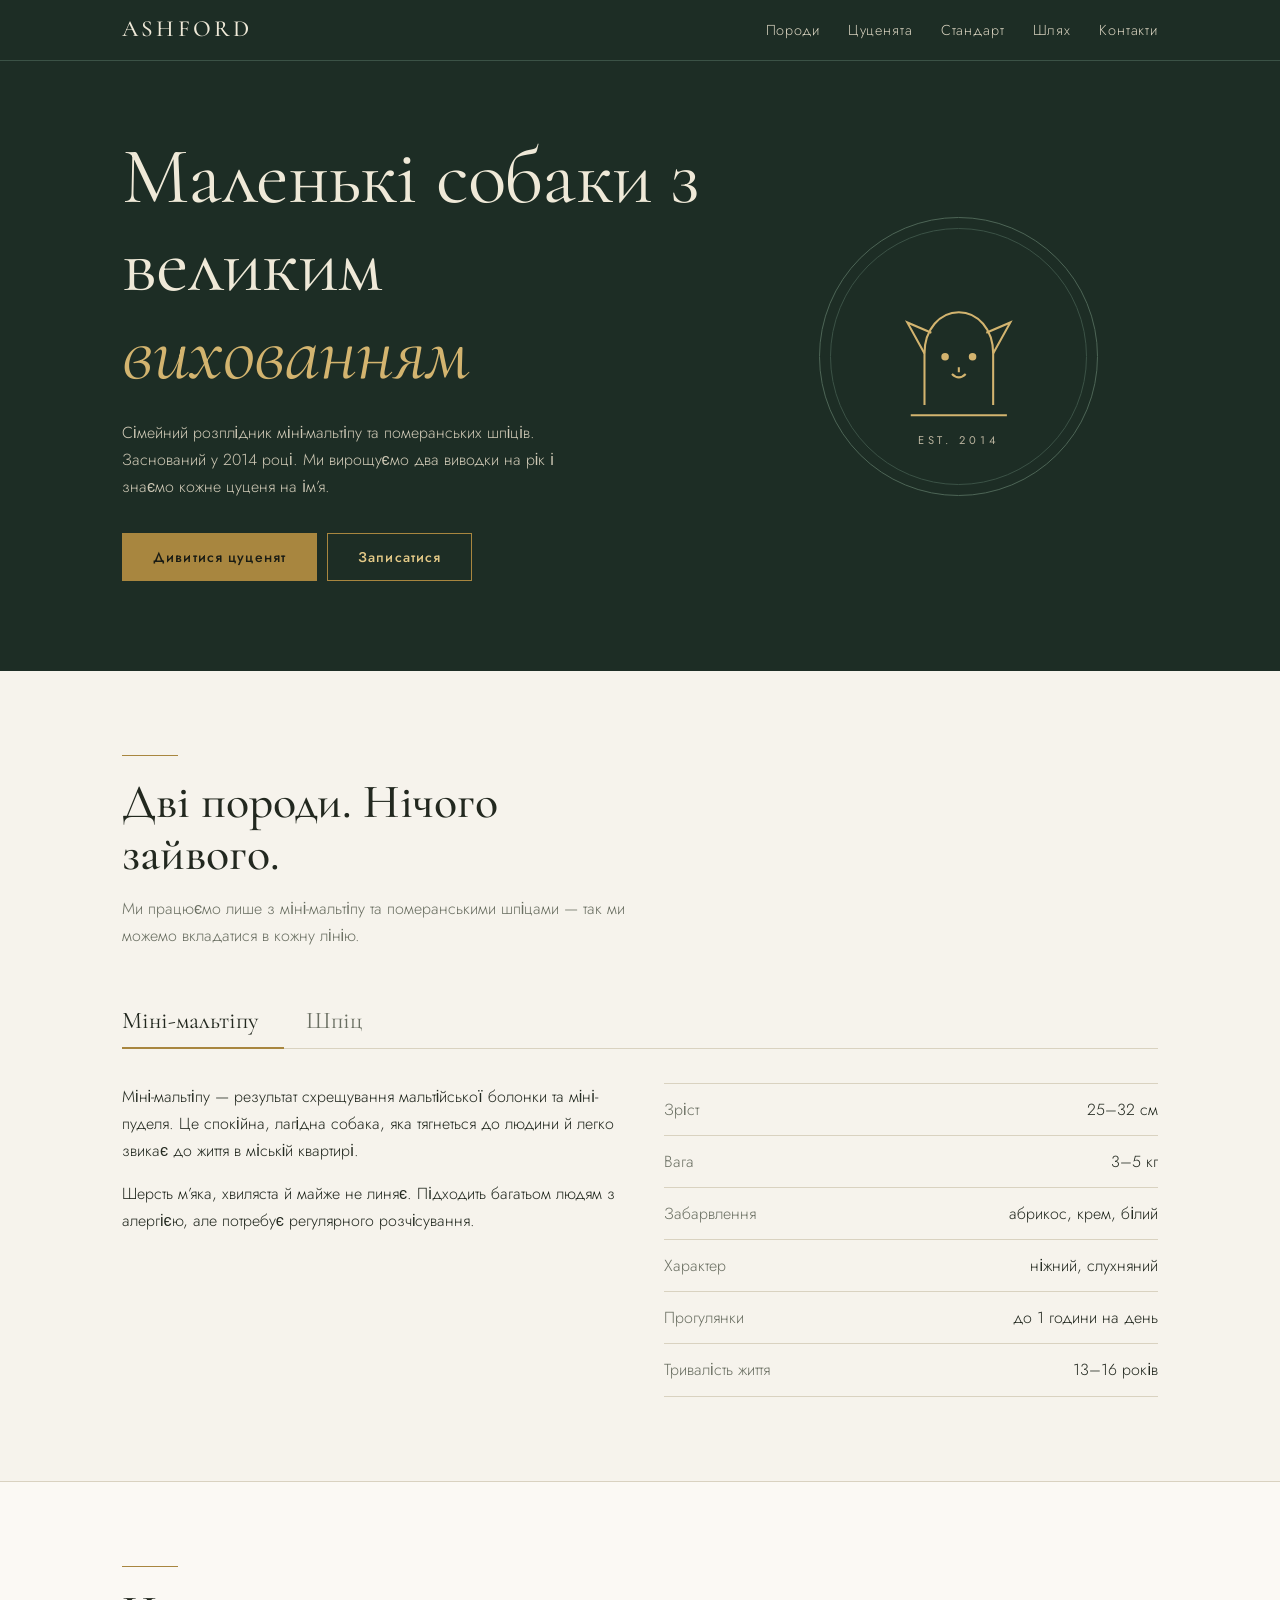
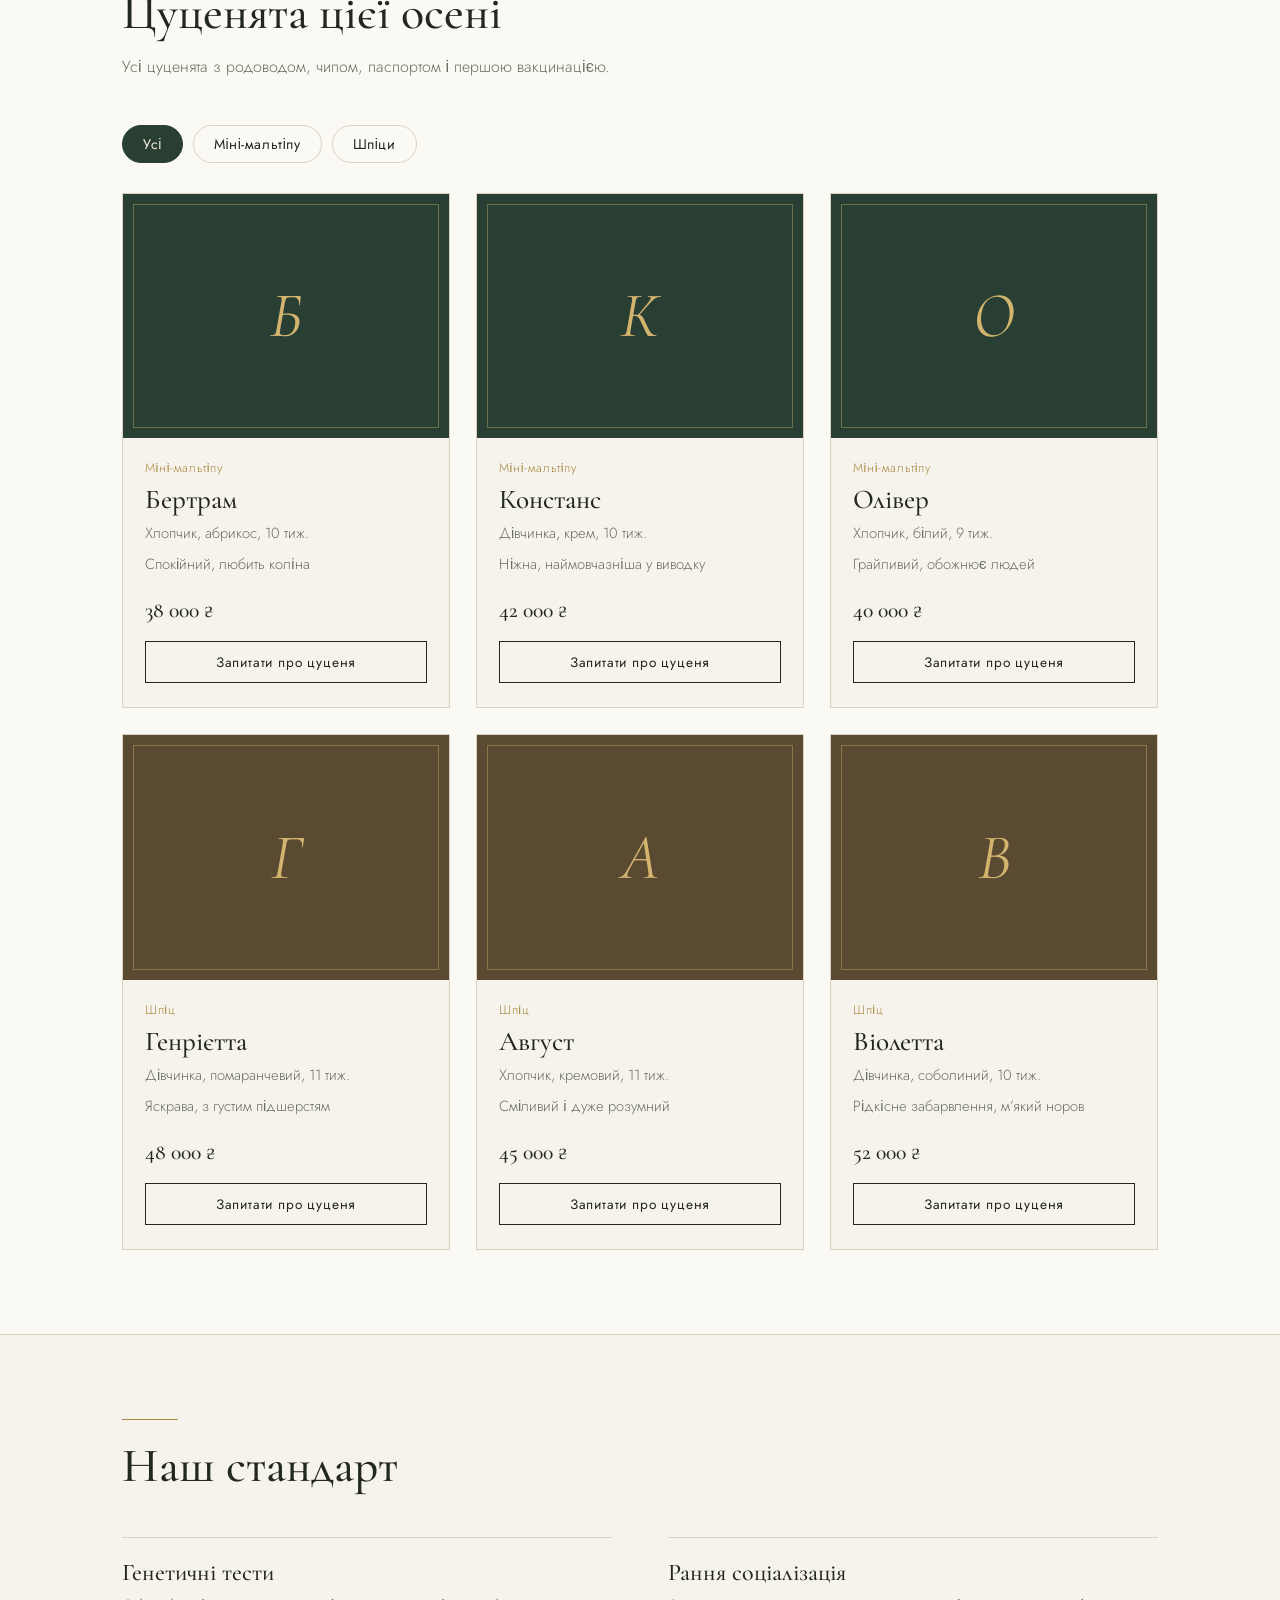
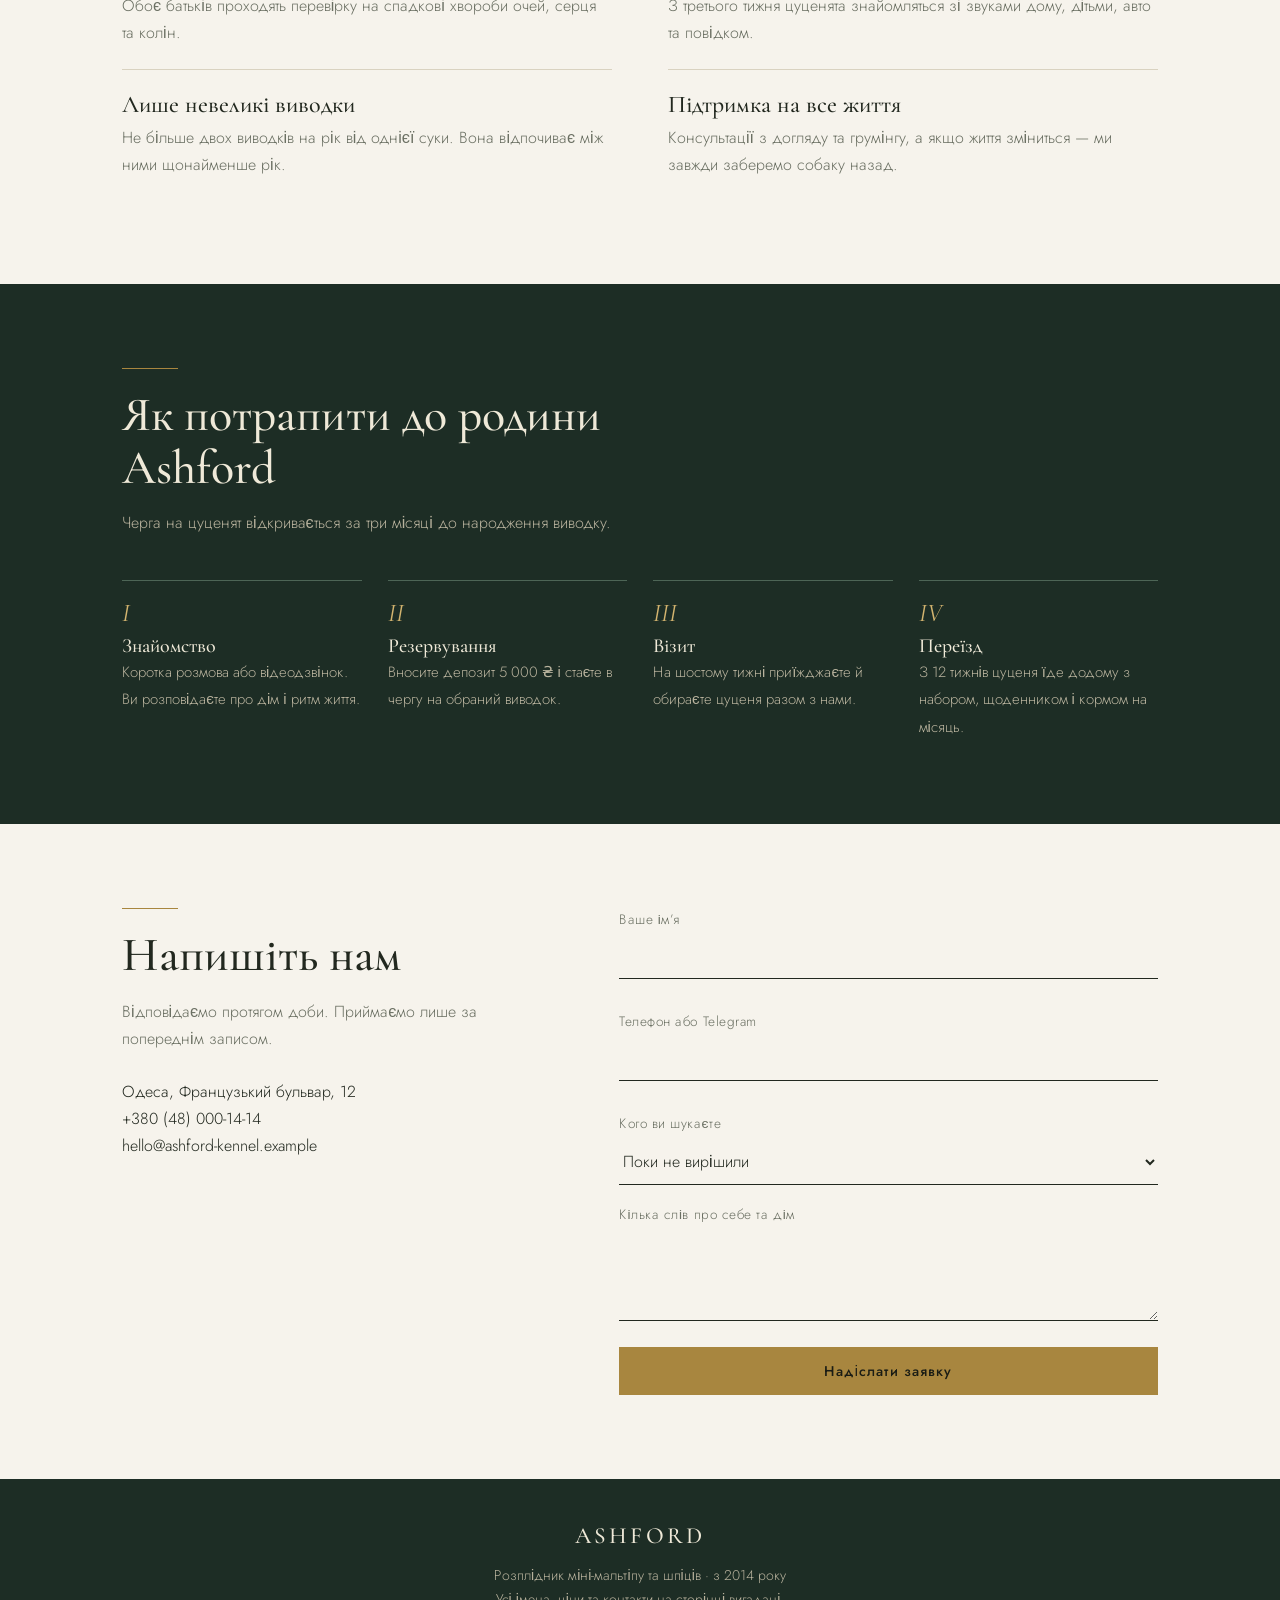
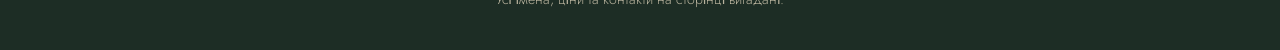
==== main.html @ b066f2e3 "first commit" ====
<!DOCTYPE html>
<html lang="uk">
<head>
<meta charset="utf-8">
<meta name="viewport" content="width=device-width, initial-scale=1, viewport-fit=cover">
<title>Ashford — розплідник міні-мальтіпу та шпіців</title>
<link rel="preconnect" href="https://fonts.googleapis.com">
<link href="https://fonts.googleapis.com/css2?family=Cormorant+Garamond:ital,wght@0,400;0,500;0,600;1,400&family=Jost:wght@300;400;500&display=swap&subset=cyrillic" rel="stylesheet">
<link rel="stylesheet" href="style.css">
</head>
<body>
<header>
  <div class="wrap bar">
    <a class="logo" href="#top">ASHFORD</a>
    <button class="burger" aria-label="Меню" aria-expanded="false"><span></span><span></span><span></span></button>
    <nav id="nav">
      <a href="#breeds">Породи</a><a href="#dogs">Цуценята</a><a href="#standard">Стандарт</a><a href="#path">Шлях</a><a href="#contact">Контакти</a>
    </nav>
  </div>
</header>

<main id="top">
<div class="hero">
  <div class="wrap">
    <div>
      <h1>Маленькі собаки з великим <i>вихованням</i></h1>
      <p>Сімейний розплідник міні-мальтіпу та померанських шпіців. Заснований у 2014 році. Ми вирощуємо два виводки на рік і знаємо кожне цуценя на ім’я.</p>
      <a class="btn" href="#dogs">Дивитися цуценят</a><a class="btn ghost" href="#contact">Записатися</a>
    </div>
    <div class="crest">
      <svg viewBox="0 0 100 100" fill="none" stroke="#d3b46f" stroke-width="1.2" aria-hidden="true">
        <path d="M30 78V48c0-14 9-24 20-24s20 10 20 24v30"/>
        <path d="M30 48 20 30l14 6M70 48l10-18-14 6"/>
        <circle cx="42" cy="50" r="1.6" fill="#d3b46f"/><circle cx="58" cy="50" r="1.6" fill="#d3b46f"/>
        <path d="M46 60q4 4 8 0M50 56v3"/>
        <path d="M22 84h56" />
      </svg>
      <small>EST. 2014</small>
    </div>
  </div>
</div>

<section id="breeds">
  <div class="wrap">
    <div class="head"><div class="rule"></div><h2>Дві породи. Нічого зайвого.</h2><p>Ми працюємо лише з міні-мальтіпу та померанськими шпіцами — так ми можемо вкладатися в кожну лінію.</p></div>
    <div class="tabs" role="tablist">
      <button class="tab" role="tab" aria-selected="true" data-b="mal">Міні-мальтіпу</button>
      <button class="tab" role="tab" aria-selected="false" data-b="spz">Шпіц</button>
    </div>
    <div class="breed" id="breedBox"></div>
  </div>
</section>

<section id="dogs" class="dogs-bg">
  <div class="wrap">
    <div class="head"><div class="rule"></div><h2>Цуценята цієї осені</h2><p>Усі цуценята з родоводом, чипом, паспортом і першою вакцинацією.</p></div>
    <div class="filters" id="filters">
      <button class="chip" aria-pressed="true" data-f="all">Усі</button>
      <button class="chip" aria-pressed="false" data-f="mal">Міні-мальтіпу</button>
      <button class="chip" aria-pressed="false" data-f="spz">Шпіци</button>
    </div>
    <div class="grid" id="grid"></div>
  </div>
</section>

<section id="standard">
  <div class="wrap">
    <div class="head"><div class="rule"></div><h2>Наш стандарт</h2></div>
    <div class="pro">
      <div><h3>Генетичні тести</h3><p>Обоє батьків проходять перевірку на спадкові хвороби очей, серця та колін.</p></div>
      <div><h3>Рання соціалізація</h3><p>З третього тижня цуценята знайомляться зі звуками дому, дітьми, авто та повідком.</p></div>
      <div><h3>Лише невеликі виводки</h3><p>Не більше двох виводків на рік від однієї суки. Вона відпочиває між ними щонайменше рік.</p></div>
      <div><h3>Підтримка на все життя</h3><p>Консультації з догляду та грумінгу, а якщо життя зміниться — ми завжди заберемо собаку назад.</p></div>
    </div>
  </div>
</section>

<section id="path" class="steps">
  <div class="wrap">
    <div class="head"><div class="rule"></div><h2>Як потрапити до родини Ashford</h2><p>Черга на цуценят відкривається за три місяці до народження виводку.</p></div>
    <ol class="tl">
      <li><b>Знайомство</b><span>Коротка розмова або відеодзвінок. Ви розповідаєте про дім і ритм життя.</span></li>
      <li><b>Резервування</b><span>Вносите депозит 5 000 ₴ і стаєте в чергу на обраний виводок.</span></li>
      <li><b>Візит</b><span>На шостому тижні приїжджаєте й обираєте цуценя разом з нами.</span></li>
      <li><b>Переїзд</b><span>З 12 тижнів цуценя їде додому з набором, щоденником і кормом на місяць.</span></li>
    </ol>
  </div>
</section>

<section id="contact">
  <div class="wrap contact">
    <div>
      <div class="rule"></div>
      <h2 style="font-size:clamp(2rem,4.5vw,3rem)">Напишіть нам</h2>
      <p style="color:var(--muted);margin:16px 0 26px">Відповідаємо протягом доби. Приймаємо лише за попереднім записом.</p>
      <p style="margin:0">Одеса, Французький бульвар, 12<br>+380 (48) 000-14-14<br>hello@ashford-kennel.example</p>
    </div>
    <div>
      <form id="form" novalidate>
        <div><label for="n">Ваше ім’я</label><input id="n" autocomplete="name"><div class="err" id="en"></div></div>
        <div><label for="p">Телефон або Telegram</label><input id="p" autocomplete="tel"><div class="err" id="ep"></div></div>
        <div><label for="s">Кого ви шукаєте</label>
          <select id="s"><option value="">Поки не вирішили</option><option>Міні-мальтіпу</option><option>Померанський шпіц</option></select></div>
        <div><label for="m">Кілька слів про себе та дім</label><textarea id="m" rows="3"></textarea></div>
        <button class="btn" type="submit">Надіслати заявку</button>
      </form>
      <div class="ok" id="ok"></div>
    </div>
  </div>
</section>
</main>

<footer>
  <div class="wrap"><a class="logo" href="#top">ASHFORD</a>Розплідник міні-мальтіпу та шпіців · з 2014 року<br>Усі імена, ціни та контакти на сторінці вигадані.</div>
</footer>

<script src="script.js"></script>
</body>
</html>
---- style.css ----
:root{
  --green:#1d2d25; --green2:#2a3f34; --ivory:#f6f3ec; --paper:#fbf9f4; --ink:#22281f;
  --brass:#a8863f; --line:#d9d2c0; --muted:#6a6f62;
  --serif:"Cormorant Garamond",Georgia,"Times New Roman",serif;
  --sans:"Jost","Helvetica Neue",Arial,sans-serif;
  box-sizing:border-box;padding-top:env(safe-area-inset-top,0px);padding-bottom:env(safe-area-inset-bottom,0px);
}
@media (prefers-color-scheme:dark){
  :root:not([data-theme="light"]){--ivory:#18211c;--paper:#1d2822;--ink:#ece6d6;--line:#34443b;--muted:#a3a893;--brass:#c4a25a}
}
html{scroll-behavior:smooth;scroll-padding-top:70px}
*{box-sizing:border-box}
body{margin:0;background:var(--ivory);color:var(--ink);font-family:var(--sans);font-weight:300;font-size:16px;line-height:1.7}
h1,h2,h3{font-family:var(--serif);font-weight:500;line-height:1.1;margin:0}
a{color:inherit}
:focus-visible{outline:2px solid var(--brass);outline-offset:3px}
.wrap{max-width:1080px;margin:0 auto;padding:0 22px}

/* header */
header{position:sticky;top:0;z-index:20;background:var(--green);color:#efe9d8;border-bottom:1px solid #3b5246}
.bar{display:flex;align-items:center;justify-content:space-between;height:60px}
.logo{font-family:var(--serif);font-size:1.45rem;letter-spacing:.14em;text-decoration:none;font-weight:500}
nav a{margin-left:28px;text-decoration:none;font-size:.9rem;letter-spacing:.06em;color:#d8d2bf}
nav a:hover{color:#fff}
.burger{display:none;background:none;border:0;color:inherit;width:44px;height:44px;cursor:pointer}
.burger span{display:block;width:22px;height:1px;background:currentColor;margin:6px auto;transition:.25s}

/* hero */
.hero{background:var(--green);color:#efe9d8;padding:72px 0 90px;position:relative;overflow:hidden}
.hero .wrap{display:grid;grid-template-columns:1.2fr .8fr;gap:40px;align-items:center}
.hero h1{font-size:clamp(2.6rem,7vw,5rem);font-weight:400;letter-spacing:-.01em}
.hero h1 i{color:#d3b46f}
.hero p{max-width:30em;color:#cfc9b6;margin:22px 0 32px}
.btn{display:inline-block;border:1px solid var(--brass);background:var(--brass);color:#1a1c14;padding:13px 30px;font:500 .88rem var(--sans);letter-spacing:.08em;text-decoration:none;cursor:pointer;transition:.2s}
.btn:hover{background:transparent;color:#e3c987}
.btn.ghost{background:transparent;color:#e3c987;margin-left:10px}
.btn.ghost:hover{background:var(--brass);color:#1a1c14}
.crest{justify-self:center;width:min(300px,70%);aspect-ratio:1;border:1px solid #4d6556;border-radius:50%;display:grid;place-items:center;position:relative}
.crest::before{content:"";position:absolute;inset:10px;border:1px solid #3b5246;border-radius:50%}
.crest svg{width:62%}
.crest small{position:absolute;bottom:17%;font:400 .7rem var(--sans);letter-spacing:.35em;color:#b8b29d}

/* sections */
section{padding:84px 0}
.head{max-width:34em;margin-bottom:44px}
.head h2{font-size:clamp(2rem,4.5vw,3rem)}
.head p{color:var(--muted);margin:14px 0 0}
.rule{width:56px;height:1px;background:var(--brass);margin:0 0 20px}

/* breeds */
.tabs{display:flex;gap:0;border-bottom:1px solid var(--line);margin-bottom:34px}
.tab{background:none;border:0;border-bottom:2px solid transparent;margin-bottom:-1px;padding:12px 26px 12px 0;margin-right:22px;font:400 1.5rem var(--serif);color:var(--muted);cursor:pointer}
.tab[aria-selected=true]{color:var(--ink);border-color:var(--brass)}
.breed{display:grid;grid-template-columns:1fr 1fr;gap:48px}
.breed p{margin:0 0 16px}
.facts{margin:0;padding:0;list-style:none;border-top:1px solid var(--line)}
.facts li{display:flex;justify-content:space-between;gap:16px;padding:12px 0;border-bottom:1px solid var(--line)}
.facts span:first-child{color:var(--muted)}
.facts span:last-child{text-align:right}

/* dogs */
.dogs-bg{background:var(--paper);border-top:1px solid var(--line);border-bottom:1px solid var(--line)}
.filters{display:flex;gap:10px;flex-wrap:wrap;margin-bottom:30px}
.chip{border:1px solid var(--line);background:transparent;color:var(--ink);padding:8px 20px;font:400 .88rem var(--sans);letter-spacing:.04em;cursor:pointer;border-radius:30px}
.chip[aria-pressed=true]{background:var(--green2);border-color:var(--green2);color:#efe9d8}
.grid{display:grid;grid-template-columns:repeat(3,1fr);gap:26px}
.card{background:var(--ivory);border:1px solid var(--line);display:flex;flex-direction:column}
.portrait{aspect-ratio:4/3;display:grid;place-items:center;background:var(--green2);color:#d3b46f;font:italic 400 4rem var(--serif);position:relative}
.portrait.sp{background:#5b4a32}
.portrait::after{content:"";position:absolute;inset:10px;border:1px solid rgba(211,180,111,.4)}
.card .in{padding:20px 22px 24px;display:flex;flex-direction:column;gap:6px;flex:1}
.card h3{font-size:1.7rem}
.card .sub{color:var(--muted);font-size:.92rem}
.card .price{font:500 1.35rem var(--serif);margin-top:auto;padding-top:14px}
.card button{margin-top:12px;background:none;border:1px solid var(--ink);color:var(--ink);padding:10px;font:400 .85rem var(--sans);letter-spacing:.06em;cursor:pointer;transition:.2s}
.card button:hover{background:var(--ink);color:var(--ivory)}
.tag{font-size:.78rem;color:var(--brass);letter-spacing:.05em}

/* standard */
.pro{display:grid;grid-template-columns:repeat(2,1fr);gap:0 56px}
.pro div{padding:22px 0;border-top:1px solid var(--line)}
.pro h3{font-size:1.5rem;margin-bottom:6px}
.pro p{margin:0;color:var(--muted)}

/* steps */
.steps{background:var(--green);color:#efe9d8}
.steps .head p{color:#b8b29d}
ol.tl{list-style:none;margin:0;padding:0;display:grid;grid-template-columns:repeat(4,1fr);gap:26px;counter-reset:s}
ol.tl li{counter-increment:s;border-top:1px solid #4d6556;padding-top:16px}
ol.tl li::before{content:counter(s,upper-roman);font:italic 1.6rem var(--serif);color:#d3b46f;display:block;margin-bottom:6px}
ol.tl b{font:500 1.25rem var(--serif);display:block}
ol.tl span{color:#b8b29d;font-size:.93rem}

/* form */
.contact{display:grid;grid-template-columns:.9fr 1.1fr;gap:56px}
form{display:grid;gap:18px}
label{font-size:.85rem;color:var(--muted);letter-spacing:.04em;display:block;margin-bottom:4px}
input,select,textarea{width:100%;background:transparent;border:0;border-bottom:1px solid var(--ink);padding:10px 0;font:300 1rem var(--sans);color:var(--ink);border-radius:0}
input:focus,select:focus,textarea:focus{outline:0;border-color:var(--brass)}
select option{color:#222}
.ok{display:none;border:1px solid var(--brass);padding:22px;font:italic 1.3rem var(--serif)}
.err{color:#a3402f;font-size:.82rem;min-height:1em}
footer{background:var(--green);color:#b8b29d;padding:38px 0;font-size:.88rem;text-align:center}
footer .logo{display:block;color:#efe9d8;margin-bottom:8px}

/* mobile */
@media(max-width:820px){
  .burger{display:block}
  nav{position:absolute;top:60px;left:0;right:0;background:var(--green);border-bottom:1px solid #3b5246;display:none;flex-direction:column;padding:8px 22px 20px}
  nav.open{display:flex}
  nav a{margin:0;padding:14px 0;border-bottom:1px solid #35493d}
  .burger.open span:nth-child(1){transform:translateY(7px) rotate(45deg)}
  .burger.open span:nth-child(2){opacity:0}
  .burger.open span:nth-child(3){transform:translateY(-7px) rotate(-45deg)}
  .hero{padding:48px 0 60px}.hero .wrap{grid-template-columns:1fr}
  .crest{order:-1;width:150px}.crest small{display:none}
  .btn.ghost{margin:12px 0 0}
  section{padding:56px 0}
  .breed,.contact,.pro{grid-template-columns:1fr;gap:26px}
  .grid{grid-template-columns:1fr}
  ol.tl{grid-template-columns:1fr 1fr;gap:22px}
  .tab{font-size:1.25rem;margin-right:6px}
}
@media(min-width:821px) and (max-width:980px){.grid{grid-template-columns:repeat(2,1fr)}}
@media(prefers-reduced-motion:reduce){*{transition:none!important;scroll-behavior:auto!important}}
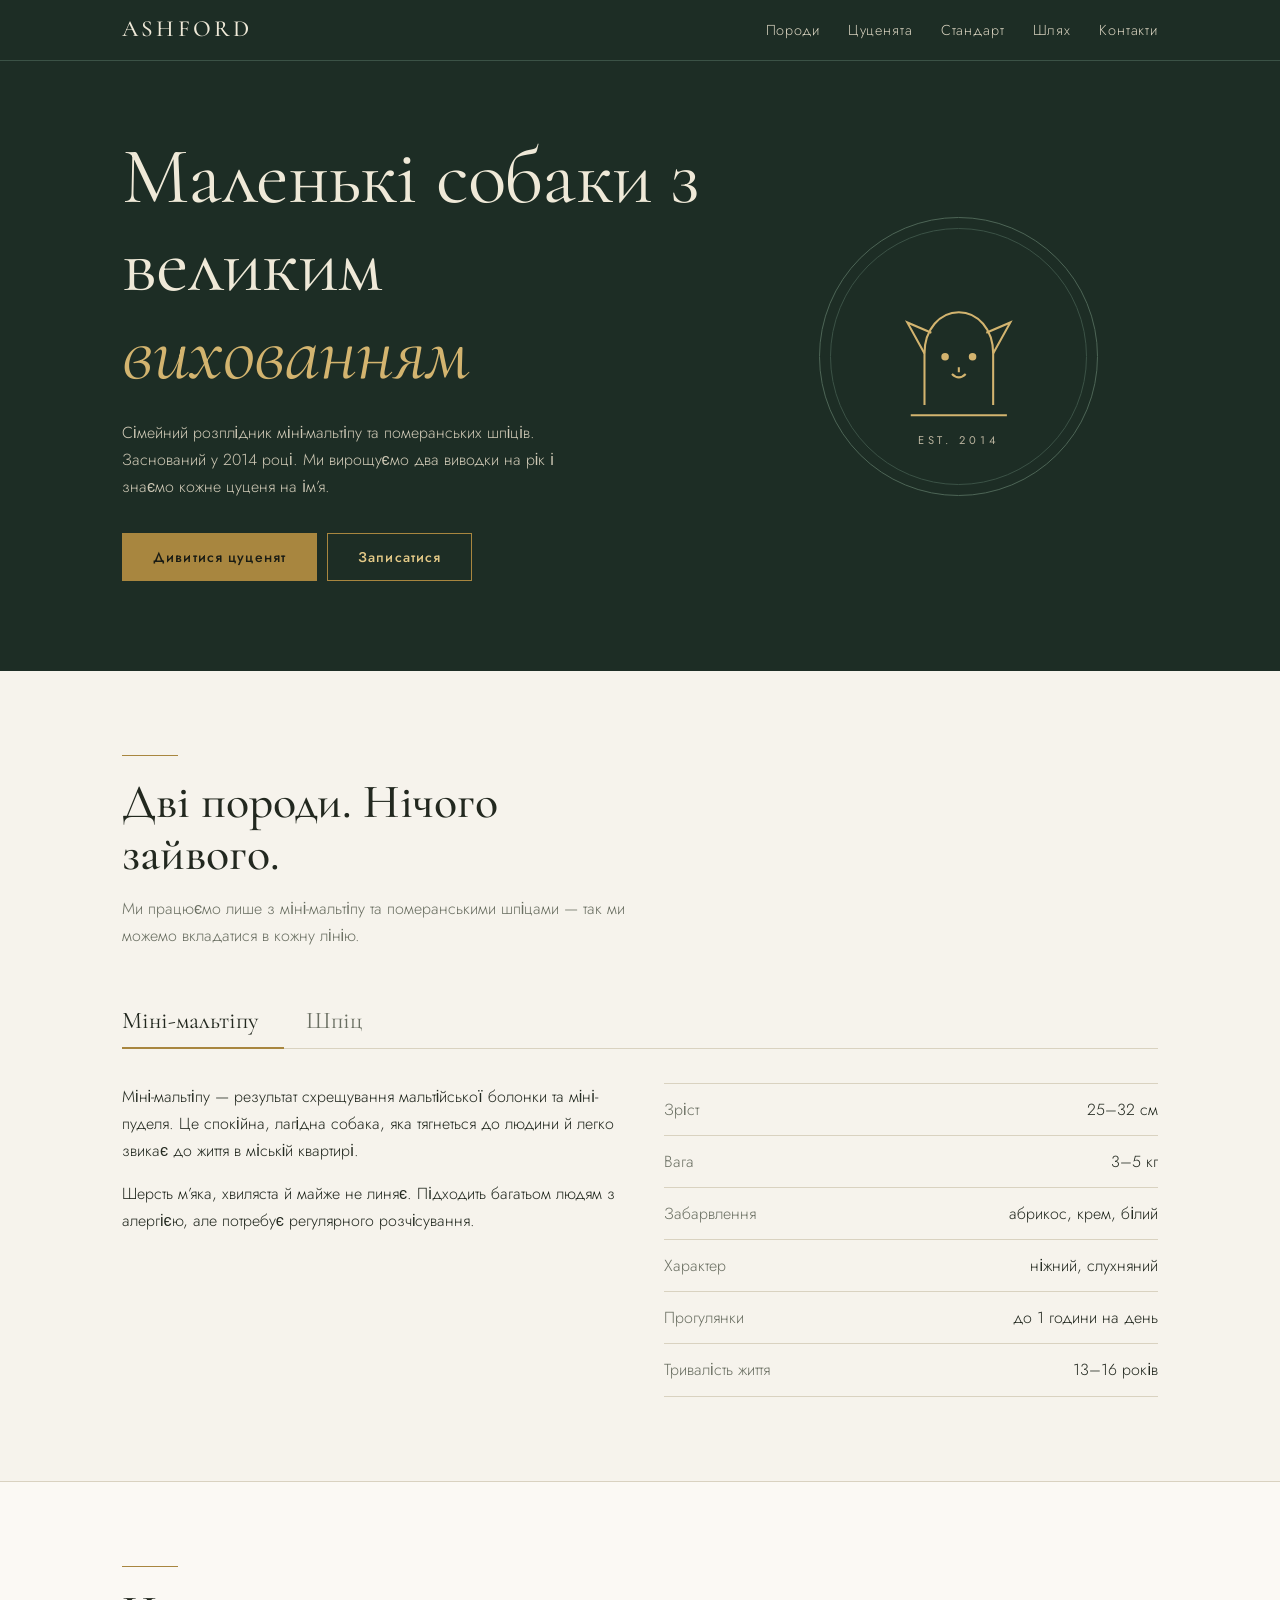
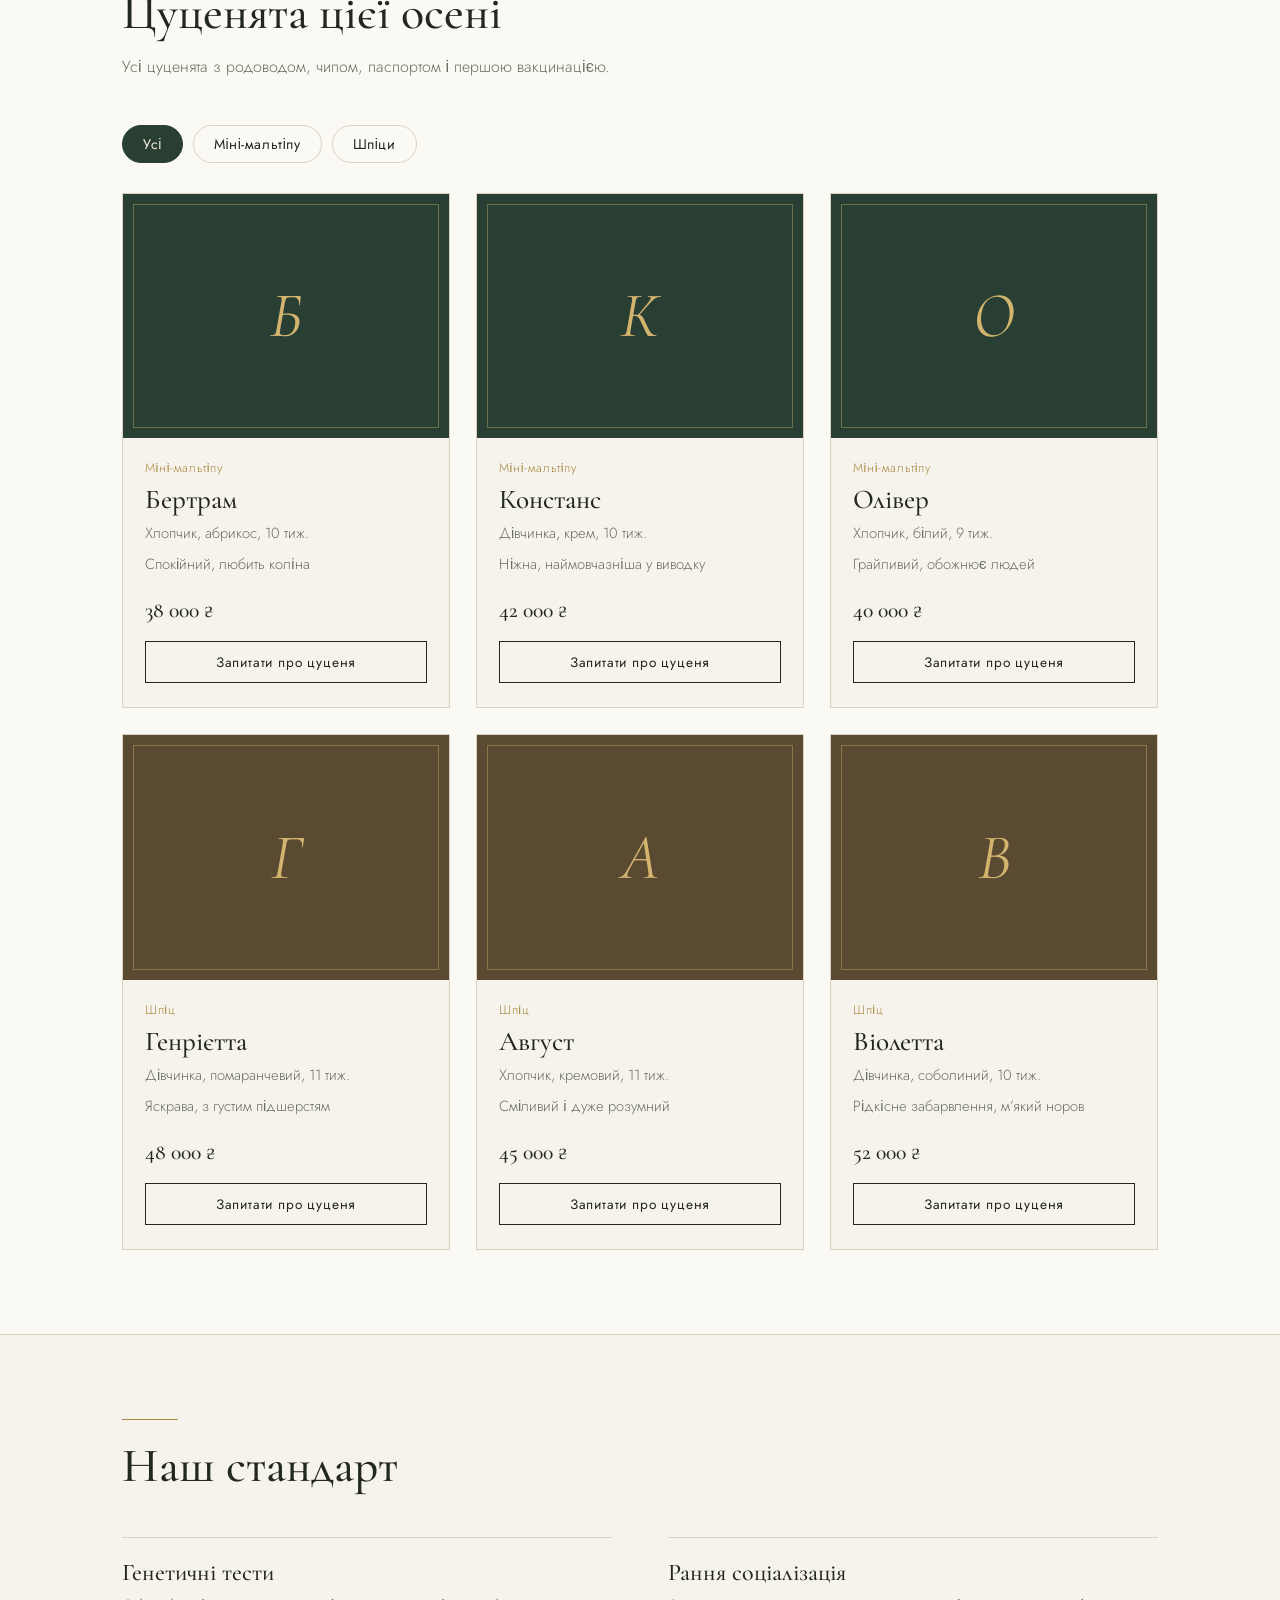
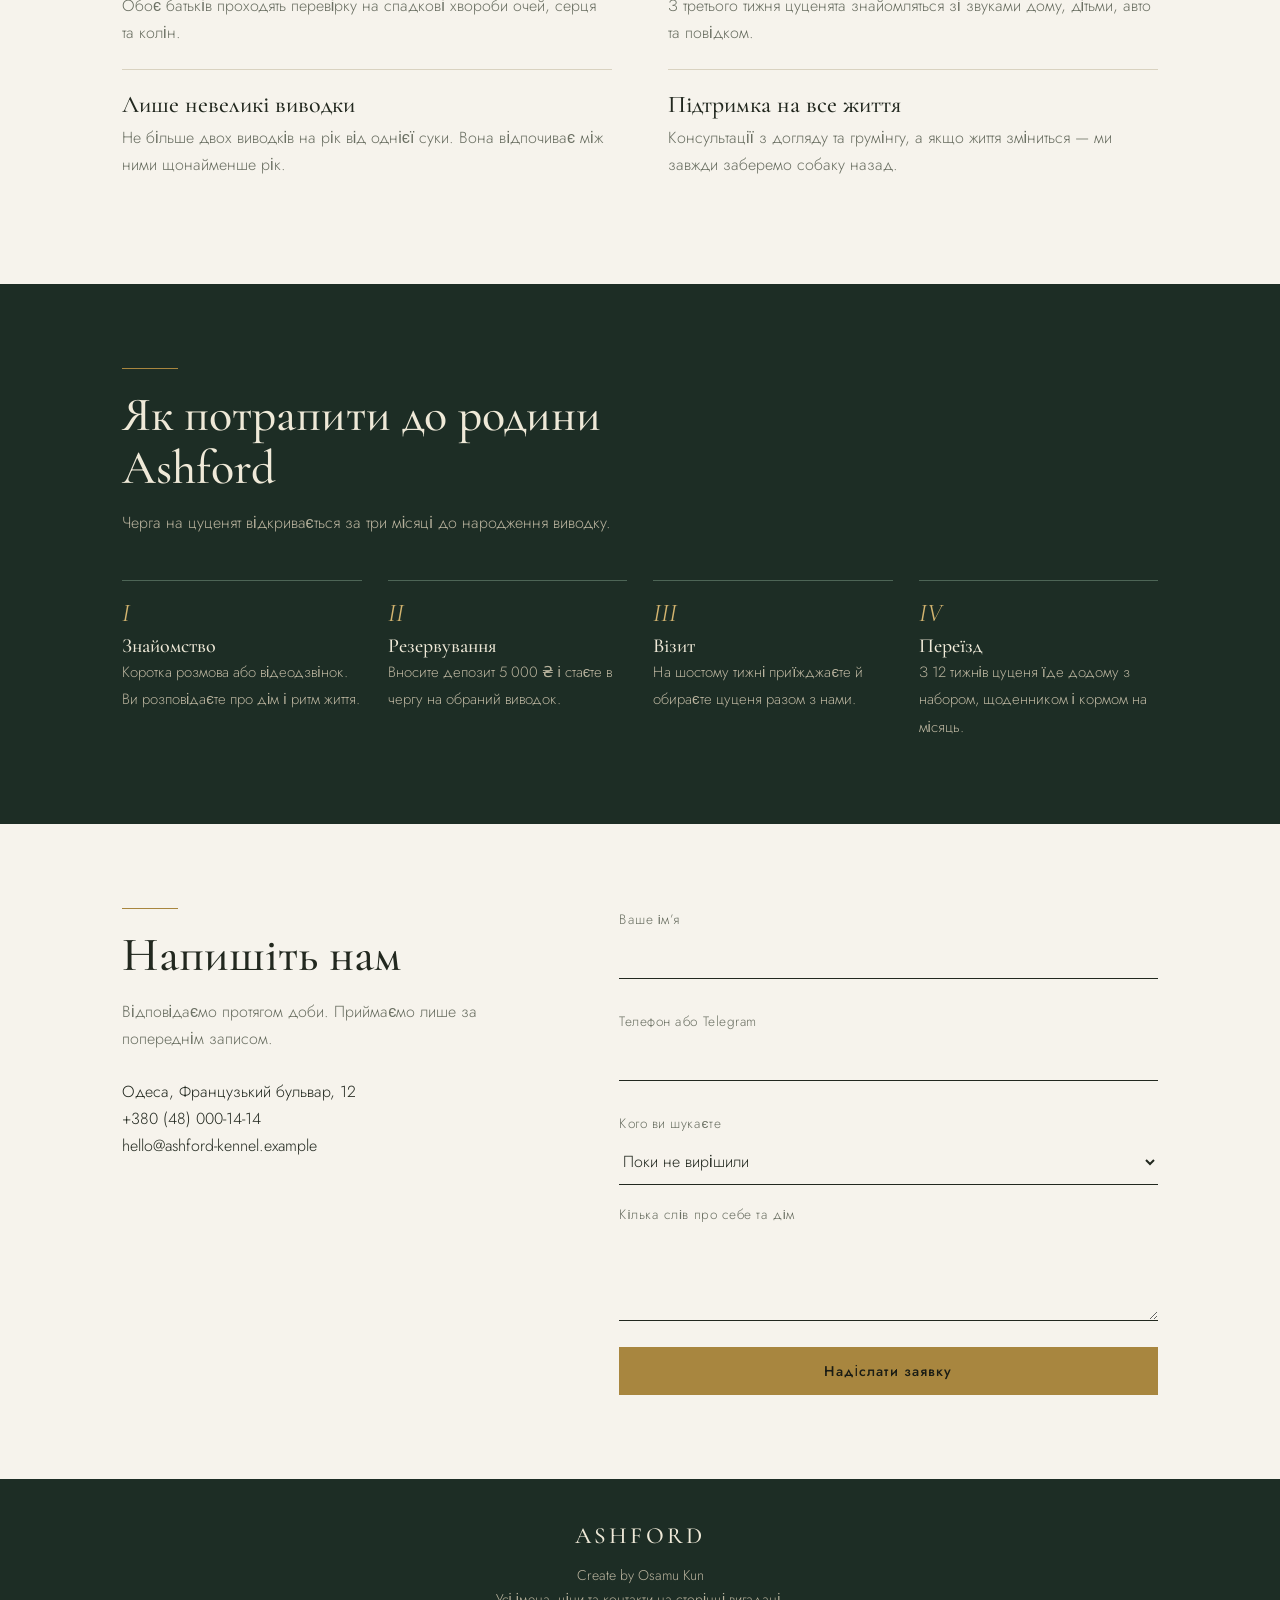
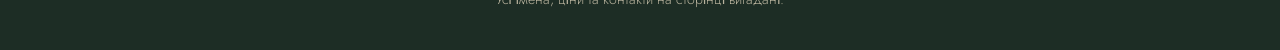
==== commit 6de647ef: "second_commit" ====
--- a/main.html
+++ b/main.html
@@ -111,7 +111,7 @@
 </main>
 
 <footer>
-  <div class="wrap"><a class="logo" href="#top">ASHFORD</a>Розплідник міні-мальтіпу та шпіців · з 2014 року<br>Усі імена, ціни та контакти на сторінці вигадані.</div>
+  <div class="wrap"><a class="logo" href="#top">ASHFORD</a>Create by Osamu Kun<br>Усі імена, ціни та контакти на сторінці вигадані.</div>
 </footer>
 
 <script src="script.js"></script>
